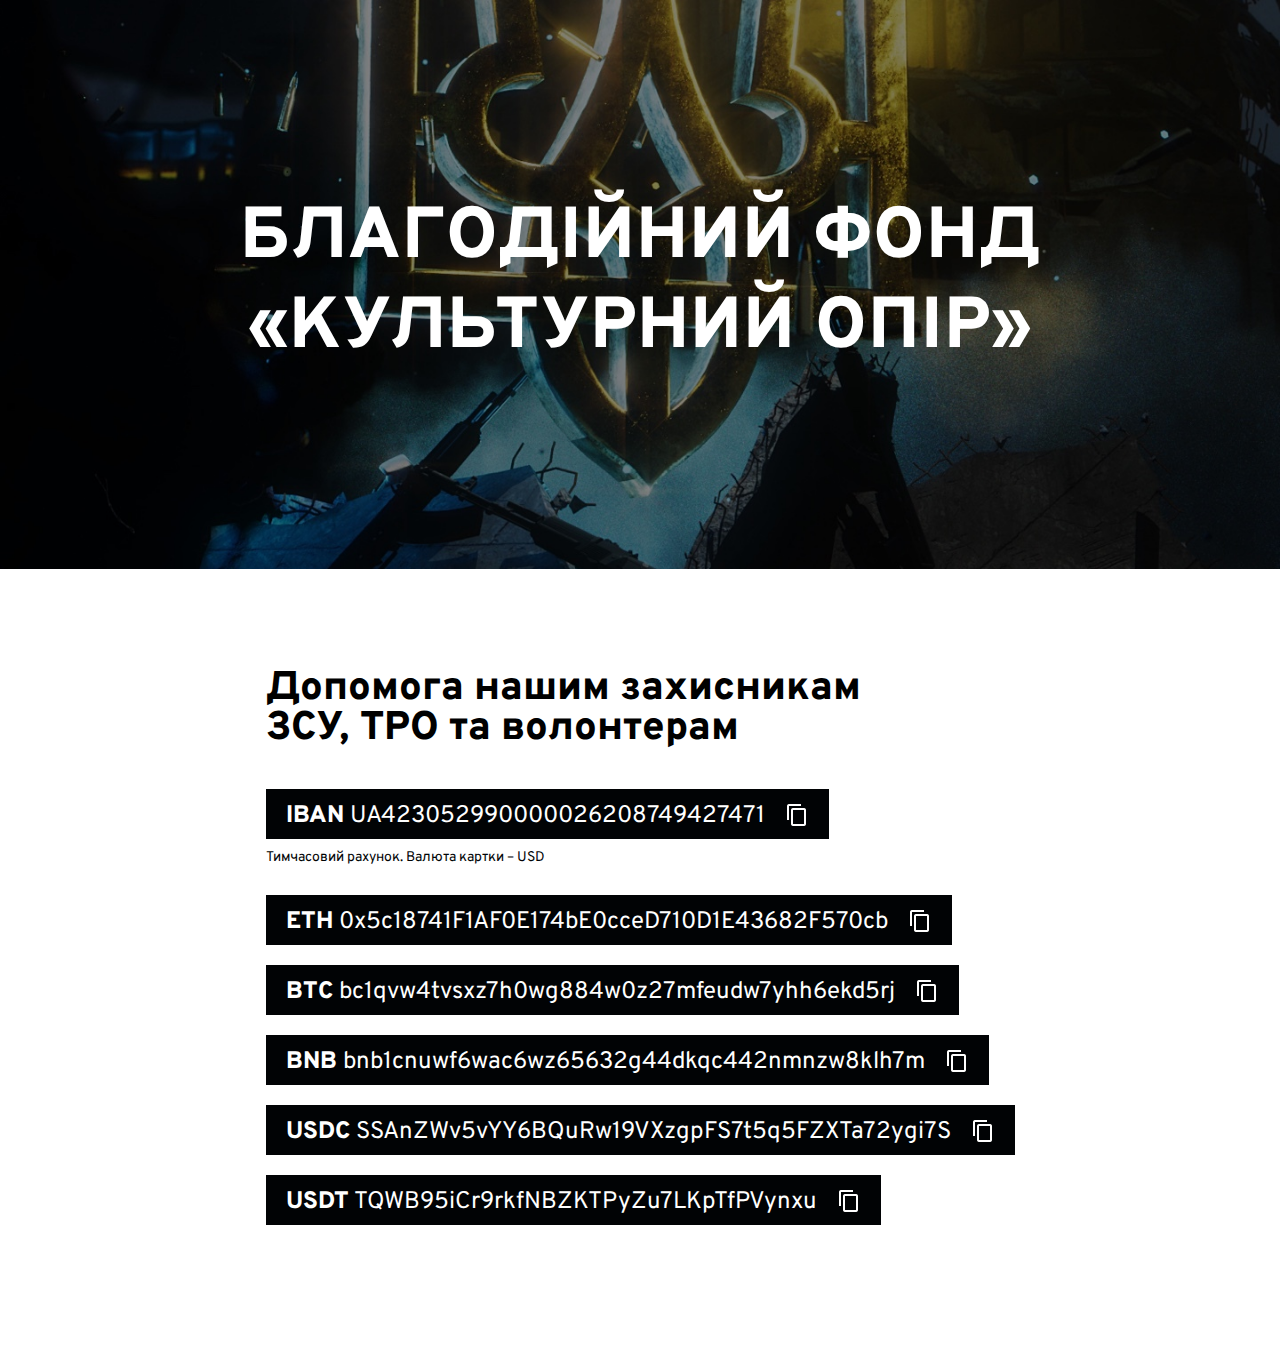
==== index.html @ a6d6c265 "first commit" ====
<!DOCTYPE html>
<html lang="en">

<head>
  <meta charset="UTF-8" />
  <meta http-equiv="X-UA-Compatible" content="IE=edge" />
  <meta name="viewport" content="width=device-width, initial-scale=1.0" />
  <link rel="stylesheet" href="./reset.css" />
  <link rel="stylesheet" href="./styles.css" />
  <title>КУЛЬТУРНИЙ ОПІР</title>
  <link rel="preconnect" href="https://fonts.googleapis.com" />
  <link rel="preconnect" href="https://fonts.gstatic.com" crossorigin />
  <link href="https://fonts.googleapis.com/css2?family=Overpass:wght@400;800&display=swap" rel="stylesheet" />
</head>

<body>
  <section class="page-banner" style="background-image: url(./assets/foundation-background.jpg)">
    <h1 class="page-banner__title">
      БЛАГОДІЙНИЙ ФОНД <br />
      «КУЛЬТУРНИЙ ОПІР»
    </h1>
  </section>

  <section class="page-content">
    <div class="page-content-container">
      <h2 class="page-content__title">
        Допомога нашим захисникам <br /> ЗСУ, ТРО та волонтерам
      </h2>

      <ul class="page-content__list">
        <li class="page-content__list-item js-button-copy" data-number="UA423052990000026208749427471">
          <p class="page-content__list-item-text">
            <span>IBAN</span> UA423052990000026208749427471
          </p>
          <img class="page-content__list-item-icon" src="./assets/contentCopyBlack24Dp.png" alt="copy" />
        </li>
        <p class="page-content__list-item-subtitle">
          Тимчасовий рахунок. Валюта картки – USD
        </p>

        <li class="page-content__list-item js-button-copy" data-number="0x5c18741F1AF0E174bE0cceD710D1E43682F570cb">
          <p class="page-content__list-item-text">
            <span>ETH</span> 0x5c18741F1AF0E174bE0cceD710D1E43682F570cb
          </p>
          <img class="page-content__list-item-icon" src="./assets/contentCopyBlack24Dp.png" alt="copy" />
        </li>

        <li class="page-content__list-item js-button-copy" data-number="bc1qvw4tvsxz7h0wg884w0z27mfeudw7yhh6ekd5rj">
          <p class="page-content__list-item-text">
            <span>BTC</span> bc1qvw4tvsxz7h0wg884w0z27mfeudw7yhh6ekd5rj
          </p>
          <img class="page-content__list-item-icon" src="./assets/contentCopyBlack24Dp.png" alt="copy" />
        </li>

        <li class="page-content__list-item js-button-copy" data-number="bnb1cnuwf6wac6wz65632g44dkqc442nmnzw8klh7m">
          <p class="page-content__list-item-text">
            <span>BNB</span> bnb1cnuwf6wac6wz65632g44dkqc442nmnzw8klh7m
          </p>
          <img class="page-content__list-item-icon" src="./assets/contentCopyBlack24Dp.png" alt="copy" />
        </li>

        <li class="page-content__list-item js-button-copy" data-number="SSAnZWv5vYY6BQuRw19VXzgpFS7t5q5FZXTa72ygi7S">
          <p class="page-content__list-item-text">
            <span>USDC</span> SSAnZWv5vYY6BQuRw19VXzgpFS7t5q5FZXTa72ygi7S
          </p>
          <img class="page-content__list-item-icon" src="./assets/contentCopyBlack24Dp.png" alt="copy" />
        </li>

        <li class="page-content__list-item js-button-copy" data-number="TQWB95iCr9rkfNBZKTPyZu7LKpTfPVynxu">
          <p class="page-content__list-item-text">
            <span>USDT</span> TQWB95iCr9rkfNBZKTPyZu7LKpTfPVynxu
          </p>
          <img class="page-content__list-item-icon" src="./assets/contentCopyBlack24Dp.png" alt="copy" />
        </li>
      </ul>
    </div>
  </section>

  <script src="./main.js"></script>
</body>

</html>
---- styles.css ----
body, html {
  width: 100%;
  overflow-x: hidden;
  font-family: 'Overpass', sans-serif;
  font-size: 16px;
}

.page-banner {
  position: relative;
  padding-top: 65.4451%;
  background-position: center;
  background-size: cover;
  background-repeat: no-repeat;
}

.page-banner__title {
  position: absolute;
  left: 50%;
  top: 50%;
  transform: translate(-50%, -50%);
  max-width: 1173px;
  padding: 0 20px;
  width: 100%;
  max-width: 90%;
  font-size: 24px;
  font-weight: 800;
  letter-spacing: 1px;
  line-height: 1.25;
  text-align: center;
  color: #fff;
}

.page-content {
  display: flex;
  flex-direction: column;
  align-items: center;
  margin: 20px;
  color: #000;
}

.page-content-container {
  max-width: 1067px;
  width: 100%;
}

.page-content__title {
  margin-bottom: 20px;
  font-size: 20px;
  font-weight: 800;
}

.page-content__list {
  display: flex;
  flex-direction: column;
}

.page-content__list-item {
  display: flex;
  align-items: center;
  justify-content: space-between;
  max-width: 100%;
  width: auto;
  margin-bottom: 20px;
  padding: 6px 15px 4px;
  background-color: rgb(1, 3, 5);
  color: #fff;
}

.page-content__list-item-text {
  width: 90%;
  overflow: auto;
  margin-right: 5px;
  font-size: 14px;
  font-weight: 400;
  line-height: 24px;
}

.page-content__list-item-text span {
  font-weight: 800;
}

.page-content__list-item-icon {
  width: 18px;
  height: 18px;
}

.page-content__list-item-icon:hover {
  cursor: pointer
}

.page-content__list-item:first-child {
  margin-bottom: 12px;
}

.page-content__list-item-subtitle {
  margin-bottom: 20px;
  font-size: 12px;
  font-weight: 400;
  color: rgb(1, 3, 5);
}

@media (min-width: 576px) {
  .page-banner {
    padding-top: 44.4451%;
    background-position: center 70%;
  }

  .page-content {
    margin-top: 0;
    margin-bottom: 0;
  }

  .page-content-container {
    width: auto;
    margin: 50px auto;
  }

  .page-banner__title {
    margin: 0;
    font-size: 32px;
  }

  .page-content__title {
    font-size: 24px;
  }

  .page-content__list {
    width: max-content;
  }

  .page-content__list-item {
    width: max-content;
  }

  .page-content__list-item-text {
    width: auto;
    margin-right: 20px;
  }
}

@media (min-width: 992px) {
  .page-content-container {
    margin: 100px auto;
  }

  .page-banner__title {
    margin: 0;
    font-size: 72px;
  }

  .page-content__title {
    font-size: 40px;
  }

  .page-content__list-item-icon {
    width: 24px;
    height: 24px;
  }

  .page-content__title {
    margin-bottom: 40px;
  }

  .page-content__list-item {
    margin-bottom: 20px;
    padding: 12px 20px 8px;
  }

  .page-content__list-item:first-child {
    margin-bottom: 12px;
  }

  .page-content__list-item-text {
    font-size: 24px;
    line-height: normal;
  }

  .page-content__list-item-subtitle {
    margin-bottom: 30px;
    font-size: 14px;
  }
}
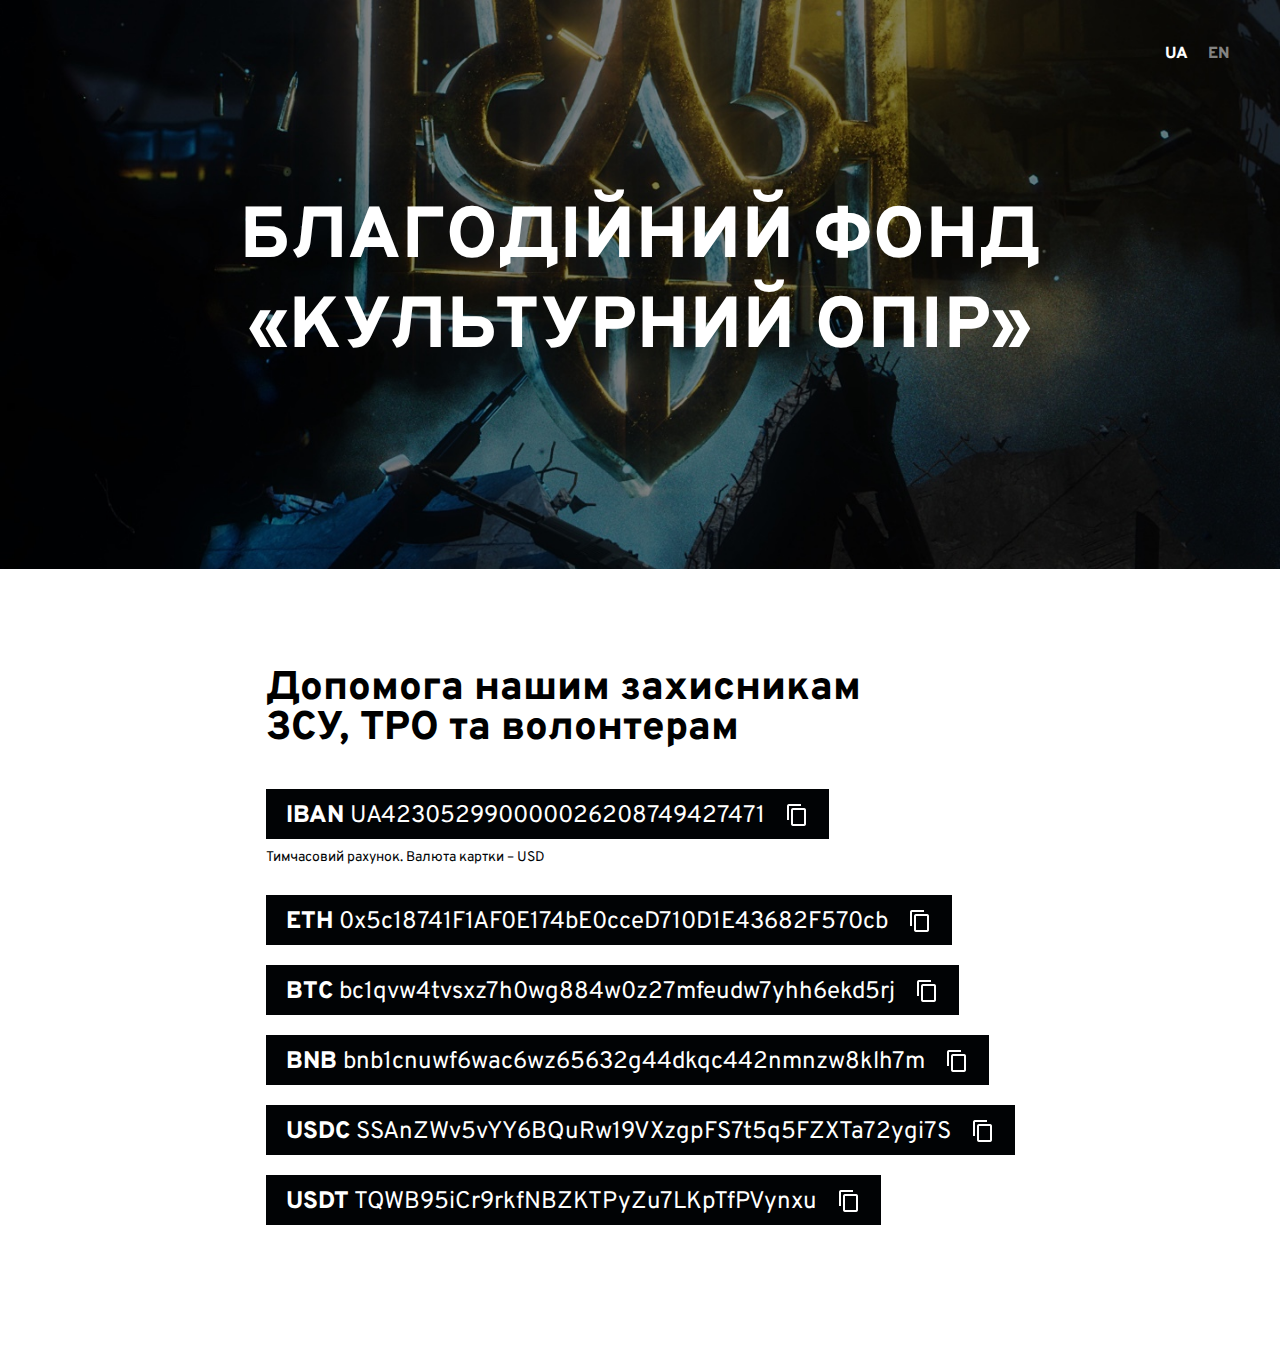
==== commit a6b65e6c: "add highlight to active link" ====
--- a/index.html
+++ b/index.html
@@ -19,6 +19,11 @@
       БЛАГОДІЙНИЙ ФОНД <br />
       «КУЛЬТУРНИЙ ОПІР»
     </h1>
+
+    <div class="page-banner__lang">
+      <a href="/" class="page-banner__link active">UA</a>
+      <a href="/en/index.html" class="page-banner__link">EN</a>
+    </div>
   </section>
 
   <section class="page-content">
--- a/styles.css
+++ b/styles.css
@@ -11,6 +11,28 @@
   background-position: center;
   background-size: cover;
   background-repeat: no-repeat;
+}
+
+.page-banner__lang {
+  position: absolute;
+  top: 10px;
+  left: 50%;
+  transform: translateX(-50%);
+  display: flex;
+}
+
+.page-banner__link {
+  padding: 6px 10px 4px;
+  text-decoration: none;
+  font-weight: 800;
+  color: rgba(255, 255, 255, 0.5);
+}
+
+.page-banner__link:active,
+.page-banner__link:hover,
+.page-banner__link:focus,
+.page-banner__link.active {
+  color: #fff;
 }
 
 .page-banner__title {
@@ -105,6 +127,13 @@
     background-position: center 70%;
   }
 
+  .page-banner__lang {
+    top: 40px;
+    left: revert;
+    right: 40px;
+    transform: none;
+  }
+
   .page-content {
     margin-top: 0;
     margin-bottom: 0;
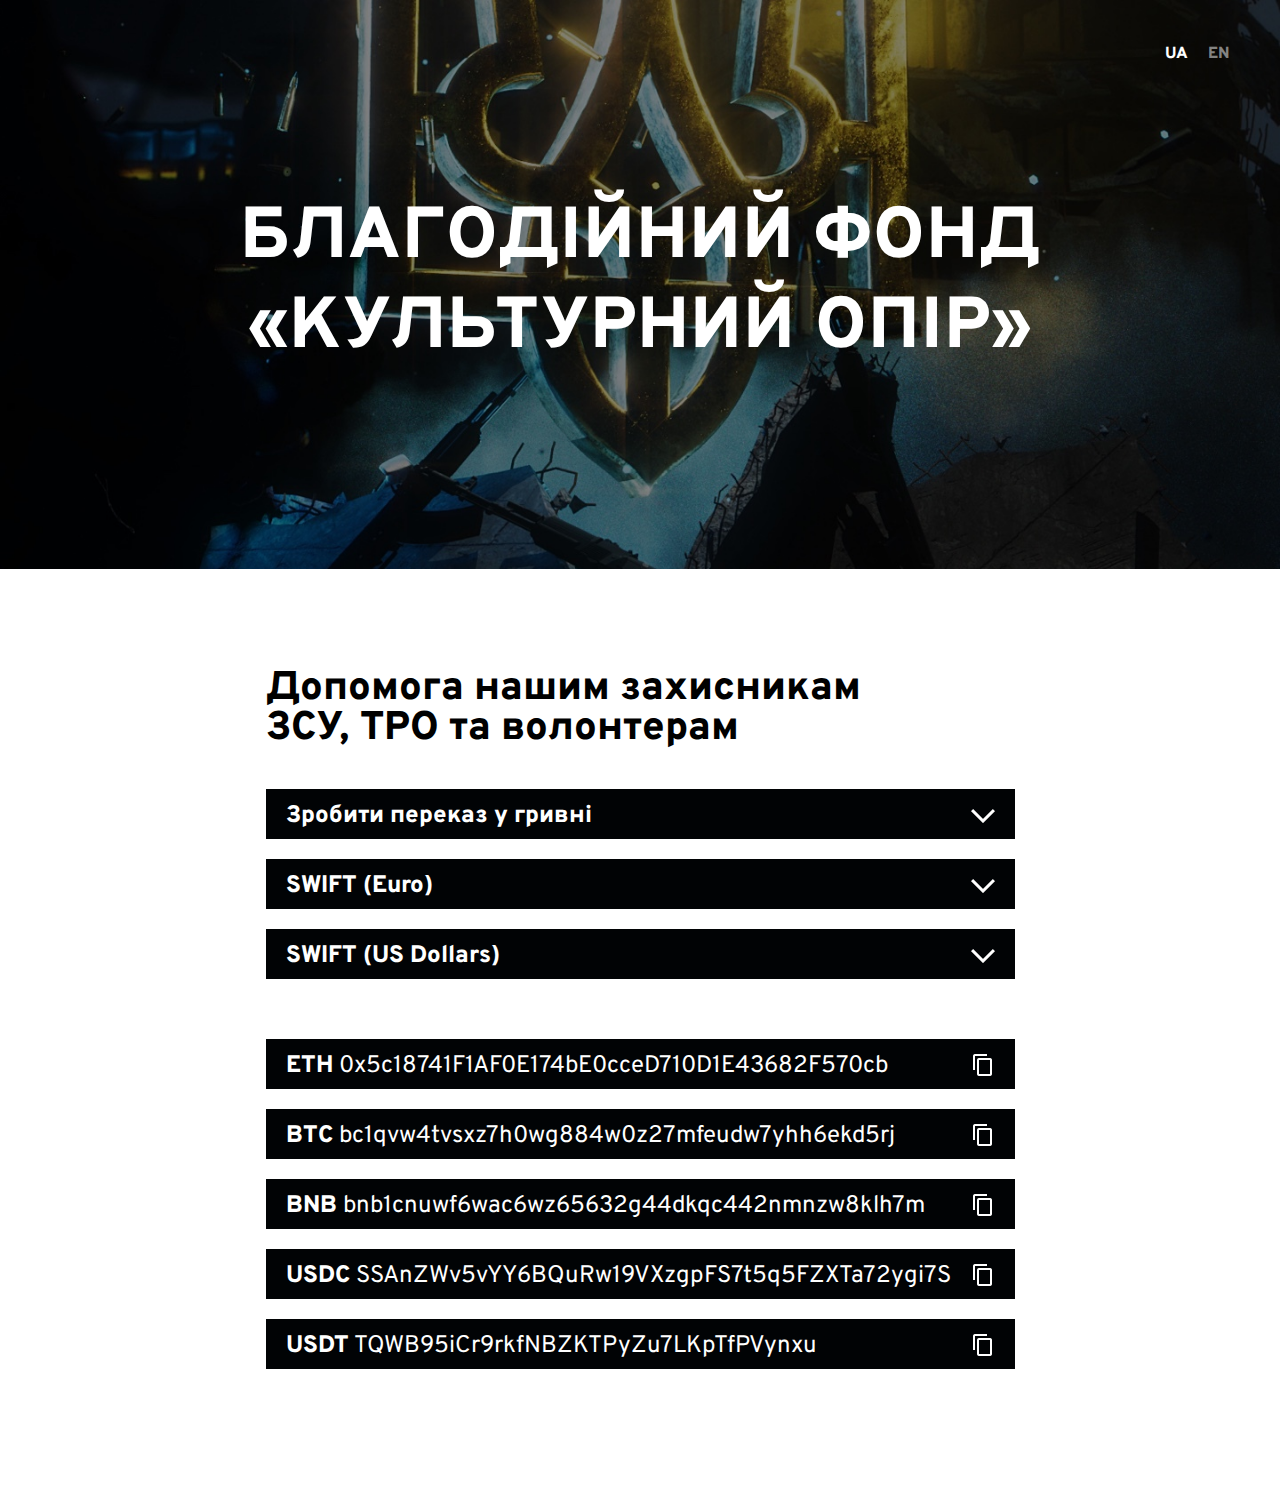
==== commit 5527368d: "update payments methods" ====
--- a/index.html
+++ b/index.html
@@ -33,16 +33,199 @@
       </h2>
 
       <ul class="page-content__list">
-        <li class="page-content__list-item js-button-copy" data-number="UA423052990000026208749427471">
-          <p class="page-content__list-item-text">
-            <span>IBAN</span> UA423052990000026208749427471
-          </p>
-          <img class="page-content__list-item-icon" src="./assets/contentCopyBlack24Dp.png" alt="copy" />
-        </li>
-        <p class="page-content__list-item-subtitle">
-          Тимчасовий рахунок. Валюта картки – USD
-        </p>
-
+        <li class="page-content__list-item accordion-wrapper" data-number="UA423052990000026208749427471">
+          <div class="accordion-button">
+            <p class="page-content__list-item-text">
+              <span>Зробити переказ у гривні</span>
+            </p>
+            <img class="page-content__list-item-icon" src="./assets/arrow-downa.png" alt="details" />
+          </div>
+          
+          <ul class="accordion-panel">
+            <li class="js-button-copy" data-number="БО БФ КУЛЬТУРНИЙ ОПІР">
+              <h4>Name of recipient</h4>
+              <div class="content">
+                <p>БО БФ КУЛЬТУРНИЙ ОПІР</p>
+                <img class="page-content__list-item-icon" src="./assets/contentCopyBlack24Dp.png" alt="copy" />
+              </div>
+            </li>
+
+            <li class="js-button-copy" data-number="44777101">
+              <h4>Recipient code</h4>
+              <div class="content">
+                <p>44777101</p>
+                <img class="page-content__list-item-icon" src="./assets/contentCopyBlack24Dp.png" alt="copy" />
+              </div>
+            </li>
+
+            <li class="js-button-copy" data-number="UA453052990000026009021028203">
+              <h4>Recipient's bank account</h4>
+              <div class="content">
+                <p>UA453052990000026009021028203</p>
+                <img class="page-content__list-item-icon" src="./assets/contentCopyBlack24Dp.png" alt="copy" />
+              </div>
+            </li>
+
+            <li class="js-button-copy" data-number="АТ КБ 'ПРИВАТБАНК'">
+              <h4>Name of bank</h4>
+              <div class="content">
+                <p>АТ КБ "ПРИВАТБАНК"</p>
+                <img class="page-content__list-item-icon" src="./assets/contentCopyBlack24Dp.png" alt="copy" />
+              </div>
+            </li>
+          </ul>
+        </li>
+
+        <li class="page-content__list-item accordion-wrapper" data-number="UA423052990000026208749427471">
+          <div class="accordion-button">
+            <p class="page-content__list-item-text">
+              <span>SWIFT (Euro)</span>
+            </p>
+            <img class="page-content__list-item-icon" src="./assets/arrow-downa.png" alt="details" />
+          </div>
+          
+          <ul class="accordion-panel">
+            <li class="js-button-copy" data-number="БФ КУЛЬТУРНИЙ ОПIР БО">
+              <h4>Company Name</h4>
+              <div class="content">
+                <p>БФ КУЛЬТУРНИЙ ОПIР БО</p>
+                <img class="page-content__list-item-icon" src="./assets/contentCopyBlack24Dp.png" alt="copy" />
+              </div>
+            </li>
+
+            <li class="js-button-copy" data-number="UA373052990000026004031030769">
+              <h4>IBAN Code</h4>
+              <div class="content">
+                <p>UA373052990000026004031030769</p>
+                <img class="page-content__list-item-icon" src="./assets/contentCopyBlack24Dp.png" alt="copy" />
+              </div>
+            </li>
+
+            <li class="js-button-copy" data-number="JSC CB 'PRIVATBANK', 1D HRUSHEVSKOHO STR., KYIV, 01001, UKRAIN">
+              <h4>Name of the bank</h4>
+              <div class="content">
+                <p>JSC CB "PRIVATBANK", 1D HRUSHEVSKOHO STR., </br>KYIV, 01001, UKRAINE</p>
+                <img class="page-content__list-item-icon" src="./assets/contentCopyBlack24Dp.png" alt="copy" />
+              </div>
+            </li>
+
+            <li class="js-button-copy" data-number="PBANUA2X">
+              <h4>Bank SWIFT Code</h4>
+              <div class="content">
+                <p>PBANUA2X</p>
+                <img class="page-content__list-item-icon" src="./assets/contentCopyBlack24Dp.png" alt="copy" />
+              </div>
+            </li>
+
+            <li class="js-button-copy" data-number="UA 01001 м Київ вул Володимирська б.101">
+              <h4>Company address</h4>
+              <div class="content">
+                <p>UA 01001 м Київ вул Володимирська б.101</p>
+                <img class="page-content__list-item-icon" src="./assets/contentCopyBlack24Dp.png" alt="copy" />
+              </div>
+            </li>
+
+            <li class="js-button-copy" data-number="400886700401">
+              <h4>Account in the correspondent bank</h4>
+              <div class="content">
+                <p>400886700401</p>
+                <img class="page-content__list-item-icon" src="./assets/contentCopyBlack24Dp.png" alt="copy" />
+              </div>
+            </li>
+
+            <li class="js-button-copy" data-number="COBADEFF">
+              <h4>SWIFT Code of the correspondent bank</h4>
+              <div class="content">
+                <p>COBADEFF</p>
+                <img class="page-content__list-item-icon" src="./assets/contentCopyBlack24Dp.png" alt="copy" />
+              </div>
+            </li>
+
+            <li class="js-button-copy" data-number="Commerzbank AG, Frankfurt am Main, Germany">
+              <h4>Correspondent bank</h4>
+              <div class="content">
+                <p>Commerzbank AG, Frankfurt am Main, Germany</p>
+                <img class="page-content__list-item-icon" src="./assets/contentCopyBlack24Dp.png" alt="copy" />
+              </div>
+            </li>
+          </ul>
+        </li>
+
+        <li class="page-content__list-item accordion-wrapper" data-number="UA423052990000026208749427471">
+          <div class="accordion-button">
+            <p class="page-content__list-item-text">
+              <span>SWIFT (US Dollars)</span>
+            </p>
+            <img class="page-content__list-item-icon" src="./assets/arrow-downa.png" alt="details" />
+          </div>
+          
+          <ul class="accordion-panel">
+            <li class="js-button-copy" data-number="БФ КУЛЬТУРНИЙ ОПIР БО">
+              <h4>Company Name</h4>
+              <div class="content">
+                <p>БФ КУЛЬТУРНИЙ ОПIР БО</p>
+                <img class="page-content__list-item-icon" src="./assets/contentCopyBlack24Dp.png" alt="copy" />
+              </div>
+            </li>
+
+            <li class="js-button-copy" data-number="UA543052990000026005011024567">
+              <h4>IBAN Code</h4>
+              <div class="content">
+                <p>UA543052990000026005011024567</p>
+                <img class="page-content__list-item-icon" src="./assets/contentCopyBlack24Dp.png" alt="copy" />
+              </div>
+            </li>
+
+            <li class="js-button-copy" data-number="JSC CB 'PRIVATBANK', 1D HRUSHEVSKOHO STR., </br>KYIV, 01001, UKRAINE">
+              <h4>Name of the bank</h4>
+              <div class="content">
+                <p>JSC CB "PRIVATBANK", 1D HRUSHEVSKOHO STR., </br>KYIV, 01001, UKRAINE</p>
+                <img class="page-content__list-item-icon" src="./assets/contentCopyBlack24Dp.png" alt="copy" />
+              </div>
+            </li>
+
+            <li class="js-button-copy" data-number="PBANUA2X">
+              <h4>Bank SWIFT Code</h4>
+              <div class="content">
+                <p>PBANUA2X</p>
+                <img class="page-content__list-item-icon" src="./assets/contentCopyBlack24Dp.png" alt="copy" />
+              </div>
+            </li>
+
+            <li class="js-button-copy" data-number="UA 01001 м Київ вул Володимирська б.101">
+              <h4>Company address</h4>
+              <div class="content">
+                <p>UA 01001 м Київ вул Володимирська б.101</p>
+                <img class="page-content__list-item-icon" src="./assets/contentCopyBlack24Dp.png" alt="copy" />
+              </div>
+            </li>
+
+            <li class="js-button-copy" data-number="001-1-000080">
+              <h4>Account in the correspondent bank</h4>
+              <div class="content">
+                <p>001-1-000080</p>
+                <img class="page-content__list-item-icon" src="./assets/contentCopyBlack24Dp.png" alt="copy" />
+              </div>
+            </li>
+
+            <li class="js-button-copy" data-number="CHASUS33">
+              <h4>SWIFT Code of the correspondent bank</h4>
+              <div class="content">
+                <p>CHASUS33</p>
+                <img class="page-content__list-item-icon" src="./assets/contentCopyBlack24Dp.png" alt="copy" />
+              </div>
+            </li>
+
+            <li class="js-button-copy" data-number="JP Morgan Chase Bank, New York, USA">
+              <h4>Correspondent bank</h4>
+              <div class="content">
+                <p>JP Morgan Chase Bank, New York, USA</p>
+                <img class="page-content__list-item-icon" src="./assets/contentCopyBlack24Dp.png" alt="copy" />
+              </div>
+            </li>
+          </ul>
+        </li>
+        
         <li class="page-content__list-item js-button-copy" data-number="0x5c18741F1AF0E174bE0cceD710D1E43682F570cb">
           <p class="page-content__list-item-text">
             <span>ETH</span> 0x5c18741F1AF0E174bE0cceD710D1E43682F570cb
--- a/styles.css
+++ b/styles.css
@@ -80,12 +80,14 @@
   display: flex;
   align-items: center;
   justify-content: space-between;
-  max-width: 100%;
-  width: auto;
   margin-bottom: 20px;
   padding: 6px 15px 4px;
   background-color: rgb(1, 3, 5);
   color: #fff;
+}
+
+.page-content__list-item:nth-child(3) {
+  margin-bottom: 60px;
 }
 
 .page-content__list-item-text {
@@ -98,6 +100,7 @@
 }
 
 .page-content__list-item-text span {
+  display: inline-block;
   font-weight: 800;
 }
 
@@ -110,15 +113,64 @@
   cursor: pointer
 }
 
-.page-content__list-item:first-child {
-  margin-bottom: 12px;
-}
-
-.page-content__list-item-subtitle {
-  margin-bottom: 20px;
-  font-size: 12px;
-  font-weight: 400;
-  color: rgb(1, 3, 5);
+.accordion-wrapper {
+  display: flex;
+  flex-direction: column;
+  align-items: flex-start;
+}
+
+.accordion-button {
+  display: flex;
+  justify-content: space-between;
+  align-items: center;
+  width: 100%;
+  cursor: pointer;
+}
+
+.accordion-button.active {
+  margin-bottom: 10px;
+}
+
+.accordion-button.active .page-content__list-item-icon {
+  transform: rotate(180deg);
+}
+
+.accordion-panel {
+  display: none;
+  overflow: hidden;
+  width: 100%;
+  background-color: rgb(1, 3, 5);
+  color: white;
+}
+
+.accordion-panel li {
+  display: flex;
+  flex-direction: column;
+  align-items: flex-start;
+  padding: 10px 0;
+}
+
+.accordion-panel h4 {
+  margin-bottom: 10px;
+  font-size: 14px;
+  opacity: 0.8;
+}
+
+.accordion-panel .content {
+  display: flex;
+  justify-content: space-between;
+  align-items: center;
+  width: 100%;
+}
+
+.accordion-panel p {
+  width: 100%;
+  overflow: hidden;
+  text-overflow: ellipsis;
+}
+
+.accordion-panel.active {
+  display: block;
 }
 
 @media (min-width: 576px) {
@@ -153,14 +205,6 @@
     font-size: 24px;
   }
 
-  .page-content__list {
-    width: max-content;
-  }
-
-  .page-content__list-item {
-    width: max-content;
-  }
-
   .page-content__list-item-text {
     width: auto;
     margin-right: 20px;
@@ -195,17 +239,16 @@
     padding: 12px 20px 8px;
   }
 
-  .page-content__list-item:first-child {
-    margin-bottom: 12px;
-  }
-
   .page-content__list-item-text {
     font-size: 24px;
     line-height: normal;
   }
 
-  .page-content__list-item-subtitle {
-    margin-bottom: 30px;
+  .accordion-panel h4 {
     font-size: 14px;
   }
+
+  .accordion-panel .content {
+    font-size: 24px;
+  }
 }